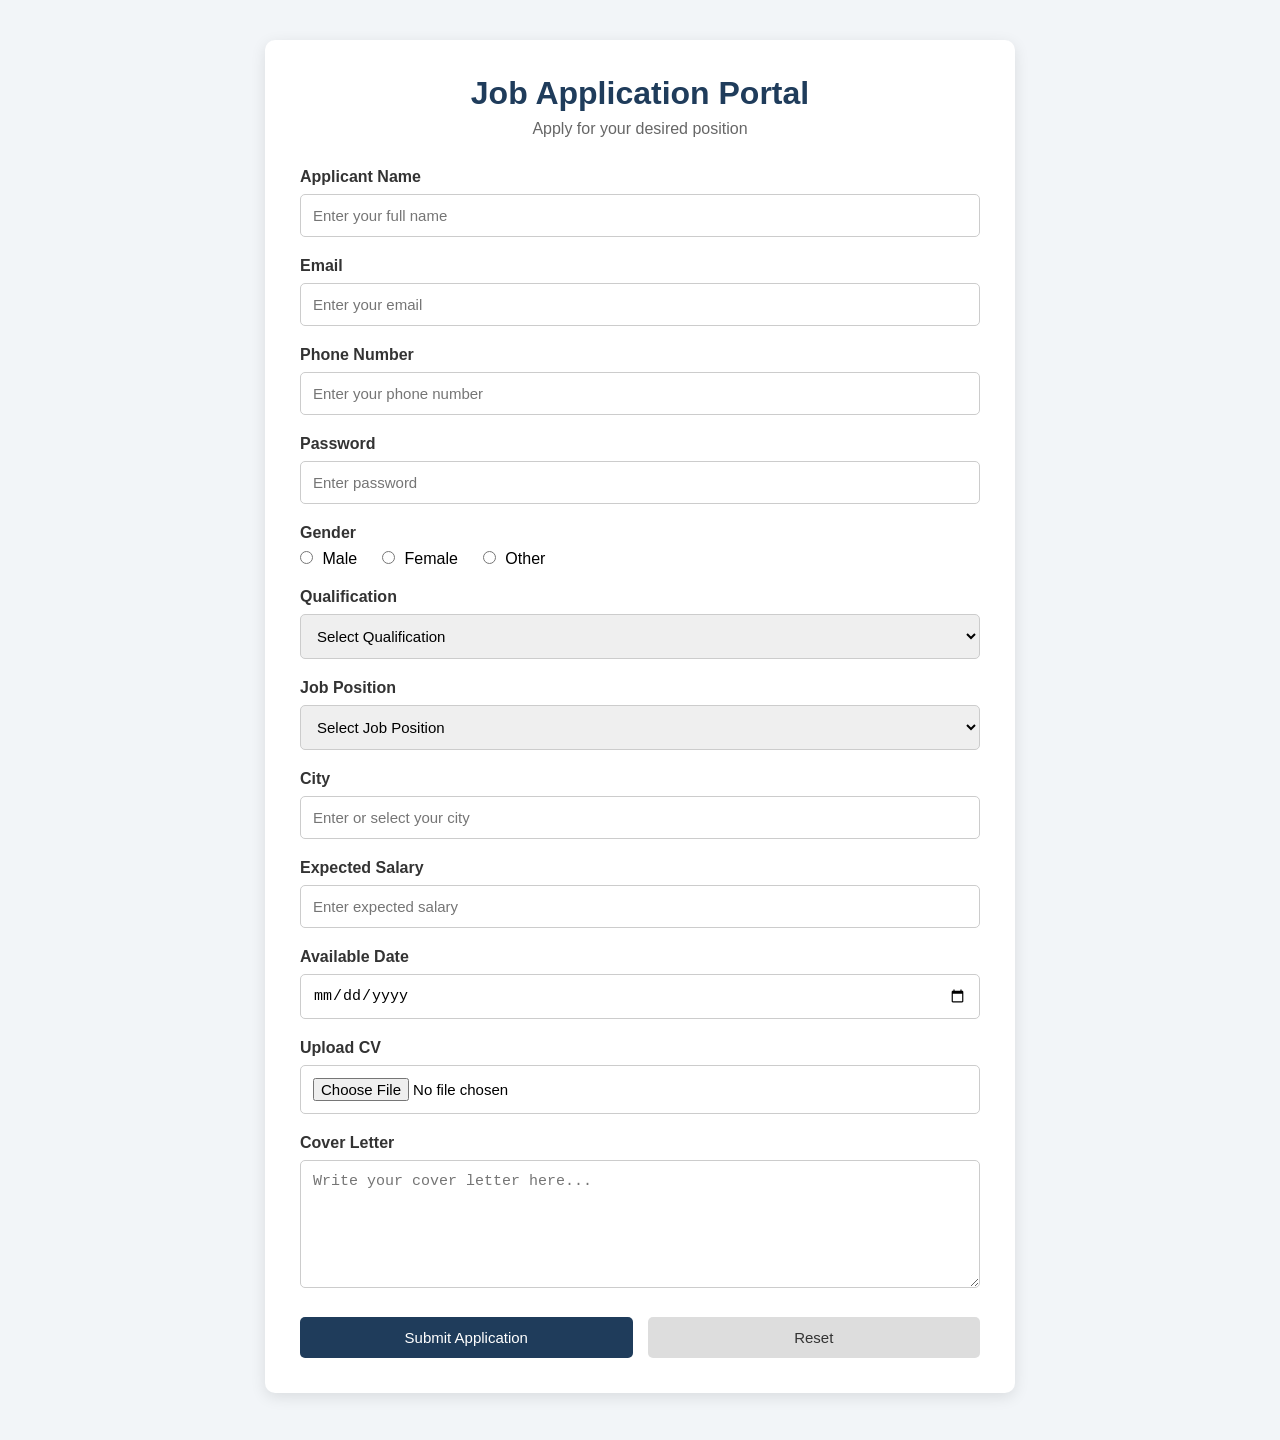
==== index.html @ eccf67ec "Application form" ====
<!DOCTYPE html>
<html lang="en">
<head>
    <meta charset="UTF-8">
    <meta name="viewport" content="width=device-width, initial-scale=1.0">
    <title>Job Application Portal</title>

    <link rel="stylesheet" href="style.css">
</head>
<body>

    <div class="container">

        <div class="form-header">
            <h1>Job Application Portal</h1>
            <p>Apply for your desired position</p>
        </div>

        <form id="jobForm">

            <!-- Applicant Name -->
            <div class="form-group">
                <label for="name">Applicant Name</label>
                <input type="text" id="name" name="name"
                       placeholder="Enter your full name" required>
            </div>

            <!-- Email -->
            <div class="form-group">
                <label for="email">Email</label>
                <input type="email" id="email" name="email"
                       placeholder="Enter your email" required>
            </div>

            <!-- Phone Number -->
            <div class="form-group">
                <label for="phone">Phone Number</label>
                <input type="tel" id="phone" name="phone"
                       placeholder="Enter your phone number" required>
            </div>

            <!-- Password -->
            <div class="form-group">
                <label for="password">Password</label>
                <input type="password" id="password" name="password"
                       placeholder="Enter password" required>
            </div>

            <!-- Gender -->
            <div class="form-group">
                <label>Gender</label>

                <div class="radio-group">
                    <label>
                        <input type="radio" name="gender" value="Male" required>
                        Male
                    </label>

                    <label>
                        <input type="radio" name="gender" value="Female">
                        Female
                    </label>

                    <label>
                        <input type="radio" name="gender" value="Other">
                        Other
                    </label>
                </div>
            </div>

            <!-- Qualification -->
            <div class="form-group">
                <label for="qualification">Qualification</label>

                <select id="qualification" name="qualification" required>
                    <option value="">Select Qualification</option>
                    <option value="Matric">Matric</option>
                    <option value="Intermediate">Intermediate</option>
                    <option value="Bachelor">Bachelor's Degree</option>
                    <option value="Master">Master's Degree</option>
                    <option value="PhD">PhD</option>
                </select>
            </div>

            <!-- Job Position -->
            <div class="form-group">
                <label for="position">Job Position</label>

                <select id="position" name="position" required>
                    <option value="">Select Job Position</option>
                    <option value="Web Developer">Web Developer</option>
                    <option value="Software Engineer">Software Engineer</option>
                    <option value="UI/UX Designer">UI/UX Designer</option>
                    <option value="Graphic Designer">Graphic Designer</option>
                    <option value="Project Manager">Project Manager</option>
                </select>
            </div>

            <!-- City using Datalist -->
            <div class="form-group">
                <label for="city">City</label>

                <input list="cities" id="city" name="city"
                       placeholder="Enter or select your city" required>

                <datalist id="cities">
                    <option value="Islamabad">
                    <option value="Rawalpindi">
                    <option value="Wah Cantt">
                    <option value="Lahore">
                    <option value="Karachi">
                    <option value="Peshawar">
                    <option value="Faisalabad">
                    <option value="Multan">
                </datalist>
            </div>

            <!-- Expected Salary -->
            <div class="form-group">
                <label for="salary">Expected Salary</label>

                <input type="number" id="salary" name="salary"
                       placeholder="Enter expected salary"
                       min="0" required>
            </div>

            <!-- Available Date -->
            <div class="form-group">
                <label for="date">Available Date</label>

                <input type="date" id="date" name="date" required>
            </div>

            <!-- Upload CV -->
            <div class="form-group">
                <label for="cv">Upload CV</label>

                <input type="file" id="cv" name="cv"
                       accept=".pdf,.doc,.docx" required>
            </div>

            <!-- Cover Letter -->
            <div class="form-group">
                <label for="coverLetter">Cover Letter</label>

                <textarea id="coverLetter" name="coverLetter"
                          rows="6"
                          placeholder="Write your cover letter here..."
                          required></textarea>
            </div>

            <!-- Buttons -->
            <div class="button-group">

                <button type="submit" class="submit-btn">
                    Submit Application
                </button>

                <button type="reset" class="reset-btn">
                    Reset
                </button>

            </div>

        </form>

    </div>

    <script src="script.js"></script>

</body>
</html>
---- style.css ----
* {
    box-sizing: border-box;
    margin: 0;
    padding: 0;
}

body {
    font-family: Arial, sans-serif;
    background-color: #f2f5f8;
    padding: 40px 20px;
}

.container {
    max-width: 750px;
    margin: auto;
    background-color: white;
    padding: 35px;
    border-radius: 10px;
    box-shadow: 0 4px 15px rgba(0, 0, 0, 0.1);
}

.form-header {
    text-align: center;
    margin-bottom: 30px;
}

.form-header h1 {
    color: #1f3c5b;
    margin-bottom: 8px;
}

.form-header p {
    color: #666;
}

.form-group {
    margin-bottom: 20px;
}

.form-group > label {
    display: block;
    margin-bottom: 8px;
    font-weight: bold;
    color: #333;
}

input,
select,
textarea {
    width: 100%;
    padding: 12px;
    border: 1px solid #ccc;
    border-radius: 5px;
    font-size: 15px;
}

input:focus,
select:focus,
textarea:focus {
    outline: none;
    border-color: #1f3c5b;
}

textarea {
    resize: vertical;
}

.radio-group {
    display: flex;
    gap: 25px;
}

.radio-group label {
    font-weight: normal;
}

.radio-group input {
    width: auto;
    margin-right: 5px;
}

.button-group {
    display: flex;
    gap: 15px;
    margin-top: 25px;
}

button {
    padding: 12px 25px;
    border: none;
    border-radius: 5px;
    font-size: 15px;
    cursor: pointer;
}

.submit-btn {
    background-color: #1f3c5b;
    color: white;
    flex: 1;
}

.submit-btn:hover {
    background-color: #152d44;
}

.reset-btn {
    background-color: #ddd;
    color: #333;
    flex: 1;
}

.reset-btn:hover {
    background-color: #ccc;
}

@media (max-width: 600px) {
    .container {
        padding: 25px 20px;
    }

    .radio-group {
        flex-direction: column;
        gap: 10px;
    }

    .button-group {
        flex-direction: column;
    }
}
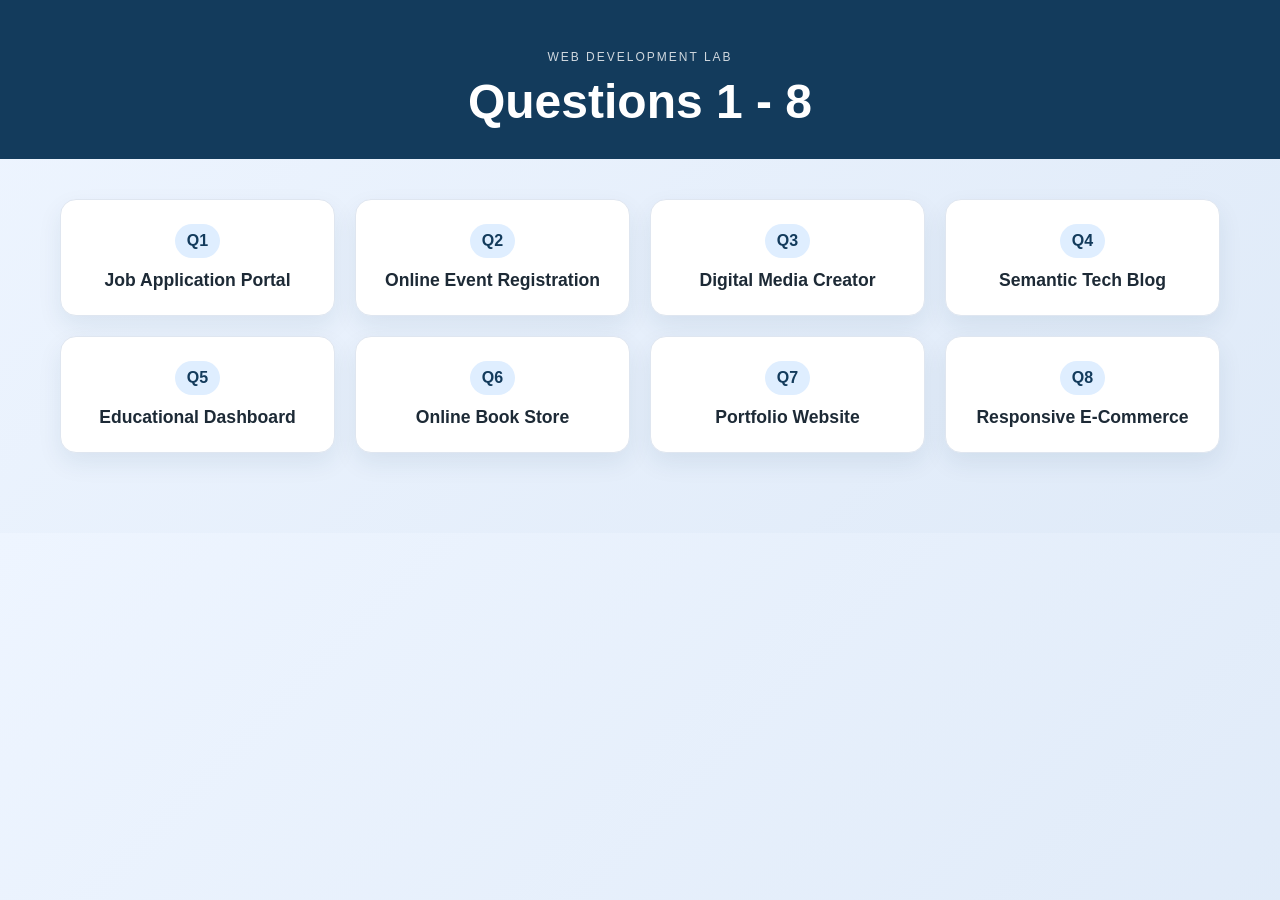
==== commit 424517e5: "Complete Web Development Lab Q1-Q8" ====
--- a/index.html
+++ b/index.html
@@ -1,172 +1,52 @@
 <!DOCTYPE html>
 <html lang="en">
 <head>
-    <meta charset="UTF-8">
-    <meta name="viewport" content="width=device-width, initial-scale=1.0">
-    <title>Job Application Portal</title>
-
-    <link rel="stylesheet" href="style.css">
+  <meta charset="UTF-8">
+  <meta name="viewport" content="width=device-width, initial-scale=1.0">
+  <title>Web Development Lab</title>
+  <link rel="stylesheet" href="index.css">
 </head>
 <body>
+  <header class="hub-header">
+    <div class="hub-header-content">
+      <p class="eyebrow">Web Development Lab</p>
+      <h1>Questions 1 - 8</h1>
+    </div>
+  </header>
 
-    <div class="container">
-
-        <div class="form-header">
-            <h1>Job Application Portal</h1>
-            <p>Apply for your desired position</p>
-        </div>
-
-        <form id="jobForm">
-
-            <!-- Applicant Name -->
-            <div class="form-group">
-                <label for="name">Applicant Name</label>
-                <input type="text" id="name" name="name"
-                       placeholder="Enter your full name" required>
-            </div>
-
-            <!-- Email -->
-            <div class="form-group">
-                <label for="email">Email</label>
-                <input type="email" id="email" name="email"
-                       placeholder="Enter your email" required>
-            </div>
-
-            <!-- Phone Number -->
-            <div class="form-group">
-                <label for="phone">Phone Number</label>
-                <input type="tel" id="phone" name="phone"
-                       placeholder="Enter your phone number" required>
-            </div>
-
-            <!-- Password -->
-            <div class="form-group">
-                <label for="password">Password</label>
-                <input type="password" id="password" name="password"
-                       placeholder="Enter password" required>
-            </div>
-
-            <!-- Gender -->
-            <div class="form-group">
-                <label>Gender</label>
-
-                <div class="radio-group">
-                    <label>
-                        <input type="radio" name="gender" value="Male" required>
-                        Male
-                    </label>
-
-                    <label>
-                        <input type="radio" name="gender" value="Female">
-                        Female
-                    </label>
-
-                    <label>
-                        <input type="radio" name="gender" value="Other">
-                        Other
-                    </label>
-                </div>
-            </div>
-
-            <!-- Qualification -->
-            <div class="form-group">
-                <label for="qualification">Qualification</label>
-
-                <select id="qualification" name="qualification" required>
-                    <option value="">Select Qualification</option>
-                    <option value="Matric">Matric</option>
-                    <option value="Intermediate">Intermediate</option>
-                    <option value="Bachelor">Bachelor's Degree</option>
-                    <option value="Master">Master's Degree</option>
-                    <option value="PhD">PhD</option>
-                </select>
-            </div>
-
-            <!-- Job Position -->
-            <div class="form-group">
-                <label for="position">Job Position</label>
-
-                <select id="position" name="position" required>
-                    <option value="">Select Job Position</option>
-                    <option value="Web Developer">Web Developer</option>
-                    <option value="Software Engineer">Software Engineer</option>
-                    <option value="UI/UX Designer">UI/UX Designer</option>
-                    <option value="Graphic Designer">Graphic Designer</option>
-                    <option value="Project Manager">Project Manager</option>
-                </select>
-            </div>
-
-            <!-- City using Datalist -->
-            <div class="form-group">
-                <label for="city">City</label>
-
-                <input list="cities" id="city" name="city"
-                       placeholder="Enter or select your city" required>
-
-                <datalist id="cities">
-                    <option value="Islamabad">
-                    <option value="Rawalpindi">
-                    <option value="Wah Cantt">
-                    <option value="Lahore">
-                    <option value="Karachi">
-                    <option value="Peshawar">
-                    <option value="Faisalabad">
-                    <option value="Multan">
-                </datalist>
-            </div>
-
-            <!-- Expected Salary -->
-            <div class="form-group">
-                <label for="salary">Expected Salary</label>
-
-                <input type="number" id="salary" name="salary"
-                       placeholder="Enter expected salary"
-                       min="0" required>
-            </div>
-
-            <!-- Available Date -->
-            <div class="form-group">
-                <label for="date">Available Date</label>
-
-                <input type="date" id="date" name="date" required>
-            </div>
-
-            <!-- Upload CV -->
-            <div class="form-group">
-                <label for="cv">Upload CV</label>
-
-                <input type="file" id="cv" name="cv"
-                       accept=".pdf,.doc,.docx" required>
-            </div>
-
-            <!-- Cover Letter -->
-            <div class="form-group">
-                <label for="coverLetter">Cover Letter</label>
-
-                <textarea id="coverLetter" name="coverLetter"
-                          rows="6"
-                          placeholder="Write your cover letter here..."
-                          required></textarea>
-            </div>
-
-            <!-- Buttons -->
-            <div class="button-group">
-
-                <button type="submit" class="submit-btn">
-                    Submit Application
-                </button>
-
-                <button type="reset" class="reset-btn">
-                    Reset
-                </button>
-
-            </div>
-
-        </form>
-
-    </div>
-
-    <script src="script.js"></script>
-
+  <main class="hub-container">
+    <a class="hub-card" href="q1_job_application.html">
+      <span>Q1</span>
+      <h2>Job Application Portal</h2>
+    </a>
+    <a class="hub-card" href="q2_event_registration.html">
+      <span>Q2</span>
+      <h2>Online Event Registration</h2>
+    </a>
+    <a class="hub-card" href="q3_digital_media.html">
+      <span>Q3</span>
+      <h2>Digital Media Creator</h2>
+    </a>
+    <a class="hub-card" href="q4_tech_blog.html">
+      <span>Q4</span>
+      <h2>Semantic Tech Blog</h2>
+    </a>
+    <a class="hub-card" href="q5_learning_dashboard.html">
+      <span>Q5</span>
+      <h2>Educational Dashboard</h2>
+    </a>
+    <a class="hub-card" href="q6_book_store.html">
+      <span>Q6</span>
+      <h2>Online Book Store</h2>
+    </a>
+    <a class="hub-card" href="q7_portfolio.html">
+      <span>Q7</span>
+      <h2>Portfolio Website</h2>
+    </a>
+    <a class="hub-card" href="q8_ecommerce.html">
+      <span>Q8</span>
+      <h2>Responsive E-Commerce</h2>
+    </a>
+  </main>
 </body>
-</html>+</html>
--- a/index.css
+++ b/index.css
@@ -0,0 +1,69 @@
+* { box-sizing: border-box; }
+body {
+  margin: 0;
+  font-family: Arial, sans-serif;
+  background: linear-gradient(135deg, #eef5ff 0%, #dfeaf8 100%);
+  color: #1d2a36;
+}
+
+.hub-header {
+  background: #133b5c;
+  color: white;
+  text-align: center;
+  padding: 50px 20px 30px;
+}
+
+.eyebrow {
+  text-transform: uppercase;
+  letter-spacing: 2px;
+  font-size: 12px;
+  margin: 0 0 10px;
+  opacity: 0.8;
+}
+
+.hub-header h1 {
+  margin: 0;
+  font-size: clamp(2rem, 4vw, 3rem);
+}
+
+.hub-container {
+  max-width: 1200px;
+  margin: 40px auto;
+  padding: 0 20px 40px;
+  display: grid;
+  grid-template-columns: repeat(auto-fit, minmax(220px, 1fr));
+  gap: 20px;
+}
+
+.hub-card {
+  display: block;
+  background: white;
+  border: 1px solid #dfe6f0;
+  border-radius: 16px;
+  padding: 24px 20px;
+  text-align: center;
+  text-decoration: none;
+  color: #1d2a36;
+  box-shadow: 0 10px 25px rgba(19, 59, 92, 0.08);
+  transition: transform 0.2s ease, box-shadow 0.2s ease;
+}
+
+.hub-card:hover {
+  transform: translateY(-4px);
+  box-shadow: 0 14px 28px rgba(19, 59, 92, 0.14);
+}
+
+.hub-card span {
+  display: inline-block;
+  background: #dfeeff;
+  color: #133b5c;
+  padding: 8px 12px;
+  border-radius: 999px;
+  font-weight: 700;
+  margin-bottom: 12px;
+}
+
+.hub-card h2 {
+  margin: 0;
+  font-size: 1.1rem;
+}
